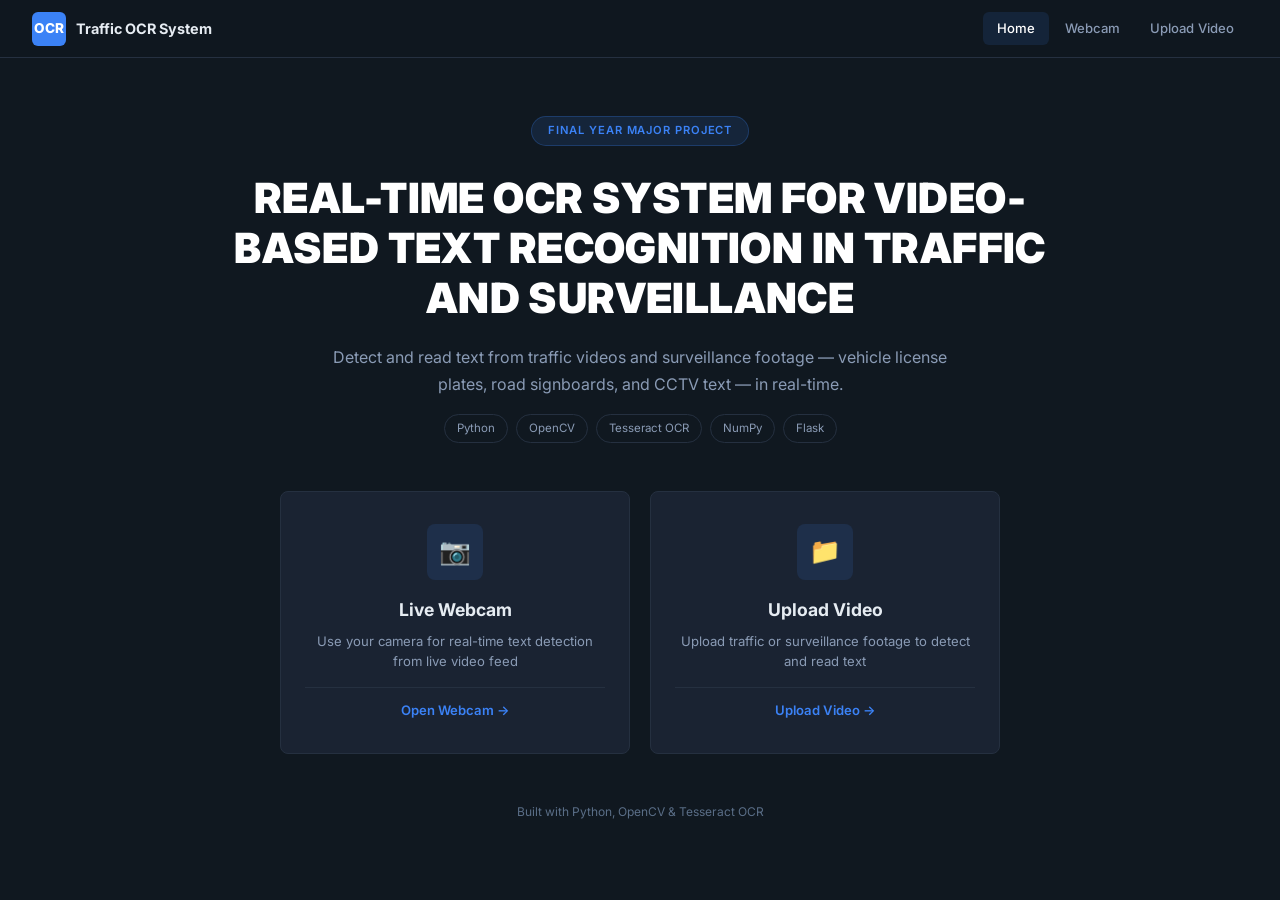
==== templates/index.html @ 62f6522f "Updated OCR code with zoom rectangle feature" ====
<!DOCTYPE html>
<html lang="en">
<head>
    <meta charset="UTF-8">
    <meta name="viewport" content="width=device-width, initial-scale=1.0">
    <title>Real-Time OCR System for Video-Based Text Recognition in Traffic and Surveillance</title>
    <link href="https://fonts.googleapis.com/css2?family=Inter:wght@400;500;600;700;800;900&display=swap" rel="stylesheet">
    <link rel="stylesheet" href="/static/css/style.css">
</head>
<body>
    <nav class="navbar">
        <a href="/" class="nav-brand">
            <div class="nav-logo">OCR</div>
            <span class="nav-name">Traffic OCR System</span>
        </a>
        <div class="nav-links">
            <a href="/" class="nav-link active">Home</a>
            <a href="/webcam" class="nav-link">Webcam</a>
            <a href="/upload" class="nav-link">Upload Video</a>
        </div>
    </nav>

    <main class="home-container">
        <div class="home-badge">Final Year Major Project</div>

        <h1 class="home-title">
            REAL-TIME OCR SYSTEM FOR VIDEO-BASED TEXT RECOGNITION IN TRAFFIC AND SURVEILLANCE
        </h1>

        <p class="home-desc">
            Detect and read text from traffic videos and surveillance footage — 
            vehicle license plates, road signboards, and CCTV text — in real-time.
        </p>

        <div class="home-tech">
            <span class="tech-pill">Python</span>
            <span class="tech-pill">OpenCV</span>
            <span class="tech-pill">Tesseract OCR</span>
            <span class="tech-pill">NumPy</span>
            <span class="tech-pill">Flask</span>
        </div>

        <div class="home-cards">
            <a href="/webcam" class="home-card">
                <div class="home-card-icon">📷</div>
                <h3>Live Webcam</h3>
                <p>Use your camera for real-time text detection from live video feed</p>
                <div class="home-card-btn">Open Webcam →</div>
            </a>

            <a href="/upload" class="home-card">
                <div class="home-card-icon">📁</div>
                <h3>Upload Video</h3>
                <p>Upload traffic or surveillance footage to detect and read text</p>
                <div class="home-card-btn">Upload Video →</div>
            </a>
        </div>

        <p class="home-footer">Built with Python, OpenCV & Tesseract OCR</p>
    </main>
</body>
</html>
---- static/css/style.css ----
/* =============================================================================
   Real-Time OCR System — Professional Dark Theme for FYP
   ============================================================================= */

*, *::before, *::after { margin: 0; padding: 0; box-sizing: border-box; }

:root {
    --bg: #101820;
    --bg-card: #1a2332;
    --bg-card-hover: #1f2b3d;
    --bg-surface: #141e2b;
    --bg-input: #0d1219;

    --border: #253040;
    --border-hover: #344560;

    --text: #e6ecf2;
    --text-sec: #8a9bb5;
    --text-muted: #5a6e87;

    --blue: #3b82f6;
    --blue-hover: #60a5fa;
    --blue-dim: rgba(59, 130, 246, 0.12);
    --green: #22c55e;
    --green-dim: rgba(34, 197, 94, 0.1);
    --red: #ef4444;

    --nav-h: 58px;
    --radius: 8px;
    --shadow: 0 2px 8px rgba(0,0,0,0.3);
    --shadow-lg: 0 8px 24px rgba(0,0,0,0.4);
}

html { scroll-behavior: smooth; }

body {
    font-family: 'Inter', -apple-system, BlinkMacSystemFont, 'Segoe UI', sans-serif;
    background: var(--bg);
    color: var(--text);
    line-height: 1.6;
    min-height: 100vh;
}

/* ─── Navbar ────────────────────────────────────────────────────────────── */
.navbar {
    position: fixed;
    top: 0; left: 0; right: 0;
    height: var(--nav-h);
    display: flex;
    align-items: center;
    justify-content: space-between;
    padding: 0 32px;
    background: rgba(16, 24, 32, 0.95);
    backdrop-filter: blur(10px);
    border-bottom: 1px solid var(--border);
    z-index: 100;
}

.nav-brand {
    display: flex;
    align-items: center;
    gap: 10px;
    text-decoration: none;
    color: var(--text);
}

.nav-logo {
    width: 34px; height: 34px;
    background: var(--blue);
    border-radius: 6px;
    display: flex;
    align-items: center;
    justify-content: center;
    font-weight: 800;
    font-size: 0.85rem;
    color: #fff;
}

.nav-name {
    font-size: 0.9rem;
    font-weight: 700;
    color: var(--text);
}

.nav-links { display: flex; gap: 2px; }

.nav-link {
    padding: 6px 14px;
    border-radius: 6px;
    color: var(--text-sec);
    text-decoration: none;
    font-size: 0.82rem;
    font-weight: 500;
    transition: 0.2s;
}

.nav-link:hover { color: var(--text); background: rgba(255,255,255,0.04); }
.nav-link.active { color: #fff; background: var(--blue-dim); }

/* ─── Home Page ─────────────────────────────────────────────── */
.home-container {
    min-height: 100vh;
    display: flex;
    flex-direction: column;
    align-items: center;
    justify-content: center;
    padding: calc(var(--nav-h) + 40px) 32px 60px;
    text-align: center;
}

.home-badge {
    display: inline-block;
    padding: 5px 16px;
    background: var(--blue-dim);
    border: 1px solid rgba(59,130,246,0.25);
    border-radius: 100px;
    font-size: 0.7rem;
    font-weight: 600;
    color: var(--blue);
    text-transform: uppercase;
    letter-spacing: 0.08em;
    margin-bottom: 28px;
}

.home-title {
    font-size: 2.6rem;
    font-weight: 900;
    text-transform: uppercase;
    letter-spacing: 0.01em;
    line-height: 1.2;
    margin-bottom: 20px;
    max-width: 850px;
    color: #fff;
}

.home-desc {
    font-size: 1rem;
    color: var(--text-sec);
    max-width: 620px;
    margin-bottom: 16px;
    line-height: 1.7;
}

.home-tech {
    display: flex;
    gap: 8px;
    justify-content: center;
    flex-wrap: wrap;
    margin-bottom: 48px;
}

.tech-pill {
    padding: 4px 12px;
    border: 1px solid var(--border);
    border-radius: 100px;
    font-size: 0.72rem;
    color: var(--text-sec);
}

/* ─── Home Option Cards ─────────────────────────────────────────────── */
.home-cards {
    display: grid;
    grid-template-columns: 1fr 1fr;
    gap: 20px;
    max-width: 720px;
    width: 100%;
}

.home-card {
    display: flex;
    flex-direction: column;
    align-items: center;
    padding: 32px 24px;
    background: var(--bg-card);
    border: 1px solid var(--border);
    border-radius: var(--radius);
    text-decoration: none;
    color: var(--text);
    transition: 0.25s;
}

.home-card:hover {
    border-color: var(--blue);
    background: var(--bg-card-hover);
    box-shadow: var(--shadow-lg);
    transform: translateY(-3px);
}

.home-card-icon {
    width: 56px; height: 56px;
    display: flex; align-items: center; justify-content: center;
    background: var(--blue-dim);
    border-radius: var(--radius);
    color: var(--blue);
    margin-bottom: 16px;
    font-size: 1.6rem;
}

.home-card h3 {
    font-size: 1.1rem;
    font-weight: 700;
    margin-bottom: 8px;
}

.home-card p {
    font-size: 0.82rem;
    color: var(--text-sec);
    line-height: 1.5;
    margin-bottom: 16px;
    text-align: center;
}

.home-card-btn {
    font-size: 0.82rem;
    font-weight: 600;
    color: var(--blue);
    padding-top: 12px;
    border-top: 1px solid var(--border);
    width: 100%;
    text-align: center;
}

.home-card:hover .home-card-btn { color: var(--blue-hover); }

.home-footer {
    margin-top: 48px;
    font-size: 0.75rem;
    color: var(--text-muted);
}

/* ═══════════════════════════════════════════════════════════════════
   APP PAGES (Webcam / Upload)
   ═══════════════════════════════════════════════════════════════════ */
.app-main {
    padding: calc(var(--nav-h) + 20px) 24px 40px;
    min-height: 100vh;
    max-width: 1180px;
    margin: 0 auto;
}

.page-header { margin-bottom: 16px; }

.page-title {
    font-size: 1.3rem;
    font-weight: 700;
    margin-bottom: 4px;
}

.page-desc {
    font-size: 0.85rem;
    color: var(--text-sec);
}

/* ─── Workspace ─────────────────────────────────────────────────── */
.workspace {
    display: grid;
    grid-template-columns: 1fr 320px;
    gap: 16px;
    align-items: start;
}

/* ─── Video Panel ───────────────────────────────────────────────────── */
.video-panel {
    background: var(--bg-card);
    border: 1px solid var(--border);
    border-radius: var(--radius);
    overflow: hidden;
}

.panel-bar {
    display: flex;
    align-items: center;
    justify-content: space-between;
    padding: 10px 14px;
    border-bottom: 1px solid var(--border);
}

.panel-status {
    display: flex;
    align-items: center;
    gap: 8px;
    font-size: 0.8rem;
    color: var(--text-sec);
}

.status-dot {
    width: 7px; height: 7px;
    border-radius: 50%;
    background: var(--text-muted);
}

.status-dot.on {
    background: var(--green);
    box-shadow: 0 0 6px rgba(34, 197, 94, 0.4);
}

.panel-buttons { display: flex; gap: 6px; }

/* ─── Buttons ───────────────────────────────────────────────── */
.btn {
    display: inline-flex;
    align-items: center;
    gap: 6px;
    padding: 7px 14px;
    border: none;
    border-radius: 6px;
    font-family: inherit;
    font-size: 0.78rem;
    font-weight: 600;
    cursor: pointer;
    transition: 0.2s;
    text-decoration: none;
}

.btn-start {
    background: var(--blue);
    color: #fff;
}

.btn-start:hover { background: var(--blue-hover); }

.btn-stop {
    background: rgba(239,68,68,0.12);
    color: var(--red);
    border: 1px solid rgba(239,68,68,0.2);
}

.btn-stop:hover { background: rgba(239,68,68,0.2); }

/* ─── Video Area ────────────────────────────────────────────── */
.video-area {
    position: relative;
    background: var(--bg-input);
    min-height: 380px;
    display: flex;
    align-items: center;
    justify-content: center;
    overflow: hidden;
    user-select: none;
}

.placeholder {
    display: flex;
    flex-direction: column;
    align-items: center;
    gap: 8px;
    color: var(--text-muted);
    font-size: 0.85rem;
}

.placeholder-icon { font-size: 2rem; opacity: 0.5; }

.video-feed, .video-player {
    width: 100%;
    height: auto;
    display: block;
    background: #000;
}

.select-box {
    display: none;
    position: absolute;
    border: 2px solid var(--blue);
    background: rgba(59, 130, 246, 0.1);
    pointer-events: none;
    z-index: 10;
}

.panel-hint {
    display: flex;
    align-items: center;
    justify-content: center;
    padding: 8px 14px;
    border-top: 1px solid var(--border);
    font-size: 0.75rem;
    color: var(--text-muted);
}

/* ─── Upload Zone ───────────────────────────────────────────── */
.upload-zone {
    display: flex;
    align-items: center;
    justify-content: center;
    width: 100%;
    min-height: 380px;
    border: 2px dashed var(--border);
    transition: 0.2s;
    cursor: pointer;
}

.upload-zone:hover, .upload-zone.drag-hover {
    border-color: var(--blue);
    background: var(--blue-dim);
}

.upload-zone-content {
    text-align: center;
    display: flex;
    flex-direction: column;
    align-items: center;
    gap: 6px;
}

.upload-main-text { font-size: 0.92rem; font-weight: 600; color: var(--text-sec); }
.upload-sub-text { font-size: 0.78rem; color: var(--text-muted); }

.upload-formats {
    font-size: 0.68rem;
    color: var(--text-muted);
    padding: 3px 10px;
    background: rgba(255,255,255,0.03);
    border-radius: 100px;
    border: 1px solid var(--border);
    margin-top: 4px;
}

/* ─── Progress ──────────────────────────────────────────────── */
.upload-progress {
    display: flex;
    flex-direction: column;
    align-items: center;
    gap: 10px;
    width: 100%;
    padding: 0 40px;
}

.progress-track {
    width: 100%;
    max-width: 340px;
    height: 5px;
    background: var(--border);
    border-radius: 100px;
    overflow: hidden;
}

.progress-bar {
    height: 100%;
    background: var(--blue);
    border-radius: 100px;
    transition: width 0.3s;
    width: 0%;
}

.progress-bar.error { background: var(--red); }
.upload-progress p { font-size: 0.78rem; color: var(--text-sec); }

/* ─── Results Panel ─────────────────────────────────────────── */
.results-panel {
    display: flex;
    flex-direction: column;
    gap: 12px;
}

.result-box {
    background: var(--bg-card);
    border: 1px solid var(--border);
    border-radius: var(--radius);
    overflow: hidden;
}

.result-title {
    padding: 10px 14px;
    border-bottom: 1px solid var(--border);
    font-size: 0.8rem;
    font-weight: 600;
    color: var(--text-sec);
}

.zoom-area {
    min-height: 130px;
    display: flex;
    align-items: center;
    justify-content: center;
    background: var(--bg-input);
}

.empty-msg {
    color: var(--text-muted);
    font-size: 0.78rem;
    padding: 32px 14px;
    text-align: center;
}

.zoomed-img {
    width: 100%;
    height: auto;
    display: block;
}

.text-area { min-height: 80px; }

.ocr-result {
    padding: 14px;
    font-family: inherit;
    font-size: 0.95rem;
    font-weight: 600;
    color: var(--green);
    background: var(--green-dim);
    white-space: pre-wrap;
    word-break: break-word;
    line-height: 1.7;
    min-height: 40px;
    border-left: 3px solid var(--green);
    margin: 0;
}

/* ─── Responsive ────────────────────────────────────────────── */
@media (max-width: 900px) {
    .workspace { grid-template-columns: 1fr; }
    .home-cards { grid-template-columns: 1fr; max-width: 400px; }
    .home-title { font-size: 1.8rem; }
}

@media (max-width: 600px) {
    .home-title { font-size: 1.4rem; }
    .navbar { padding: 0 14px; }
    .nav-name { display: none; }
}
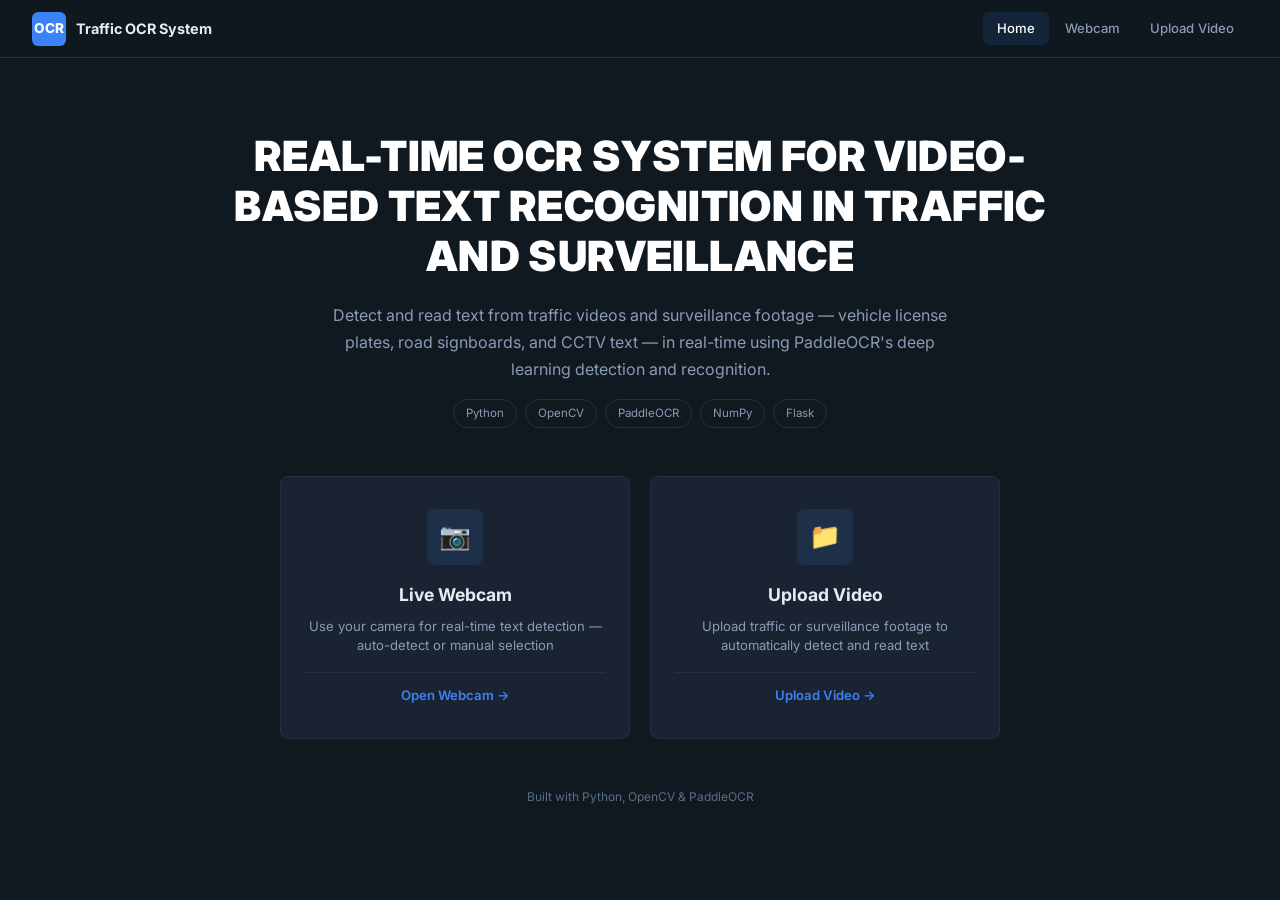
==== commit b68a4465: "updated project files again" ====
--- a/templates/index.html
+++ b/templates/index.html
@@ -1,12 +1,15 @@
 <!DOCTYPE html>
 <html lang="en">
+
 <head>
     <meta charset="UTF-8">
     <meta name="viewport" content="width=device-width, initial-scale=1.0">
     <title>Real-Time OCR System for Video-Based Text Recognition in Traffic and Surveillance</title>
-    <link href="https://fonts.googleapis.com/css2?family=Inter:wght@400;500;600;700;800;900&display=swap" rel="stylesheet">
+    <link href="https://fonts.googleapis.com/css2?family=Inter:wght@400;500;600;700;800;900&display=swap"
+        rel="stylesheet">
     <link rel="stylesheet" href="/static/css/style.css">
 </head>
+
 <body>
     <nav class="navbar">
         <a href="/" class="nav-brand">
@@ -21,21 +24,20 @@
     </nav>
 
     <main class="home-container">
-        <div class="home-badge">Final Year Major Project</div>
-
         <h1 class="home-title">
             REAL-TIME OCR SYSTEM FOR VIDEO-BASED TEXT RECOGNITION IN TRAFFIC AND SURVEILLANCE
         </h1>
 
         <p class="home-desc">
-            Detect and read text from traffic videos and surveillance footage — 
-            vehicle license plates, road signboards, and CCTV text — in real-time.
+            Detect and read text from traffic videos and surveillance footage —
+            vehicle license plates, road signboards, and CCTV text — in real-time
+            using PaddleOCR's deep learning detection and recognition.
         </p>
 
         <div class="home-tech">
             <span class="tech-pill">Python</span>
             <span class="tech-pill">OpenCV</span>
-            <span class="tech-pill">Tesseract OCR</span>
+            <span class="tech-pill">PaddleOCR</span>
             <span class="tech-pill">NumPy</span>
             <span class="tech-pill">Flask</span>
         </div>
@@ -44,19 +46,20 @@
             <a href="/webcam" class="home-card">
                 <div class="home-card-icon">📷</div>
                 <h3>Live Webcam</h3>
-                <p>Use your camera for real-time text detection from live video feed</p>
+                <p>Use your camera for real-time text detection — auto-detect or manual selection</p>
                 <div class="home-card-btn">Open Webcam →</div>
             </a>
 
             <a href="/upload" class="home-card">
                 <div class="home-card-icon">📁</div>
                 <h3>Upload Video</h3>
-                <p>Upload traffic or surveillance footage to detect and read text</p>
+                <p>Upload traffic or surveillance footage to automatically detect and read text</p>
                 <div class="home-card-btn">Upload Video →</div>
             </a>
         </div>
 
-        <p class="home-footer">Built with Python, OpenCV & Tesseract OCR</p>
+        <p class="home-footer">Built with Python, OpenCV & PaddleOCR</p>
     </main>
 </body>
-</html>
+
+</html>
--- a/static/css/style.css
+++ b/static/css/style.css
@@ -2,7 +2,13 @@
    Real-Time OCR System — Professional Dark Theme for FYP
    ============================================================================= */
 
-*, *::before, *::after { margin: 0; padding: 0; box-sizing: border-box; }
+*,
+*::before,
+*::after {
+    margin: 0;
+    padding: 0;
+    box-sizing: border-box;
+}
 
 :root {
     --bg: #101820;
@@ -27,11 +33,13 @@
 
     --nav-h: 58px;
     --radius: 8px;
-    --shadow: 0 2px 8px rgba(0,0,0,0.3);
-    --shadow-lg: 0 8px 24px rgba(0,0,0,0.4);
-}
-
-html { scroll-behavior: smooth; }
+    --shadow: 0 2px 8px rgba(0, 0, 0, 0.3);
+    --shadow-lg: 0 8px 24px rgba(0, 0, 0, 0.4);
+}
+
+html {
+    scroll-behavior: smooth;
+}
 
 body {
     font-family: 'Inter', -apple-system, BlinkMacSystemFont, 'Segoe UI', sans-serif;
@@ -44,7 +52,9 @@
 /* ─── Navbar ────────────────────────────────────────────────────────────── */
 .navbar {
     position: fixed;
-    top: 0; left: 0; right: 0;
+    top: 0;
+    left: 0;
+    right: 0;
     height: var(--nav-h);
     display: flex;
     align-items: center;
@@ -65,7 +75,8 @@
 }
 
 .nav-logo {
-    width: 34px; height: 34px;
+    width: 34px;
+    height: 34px;
     background: var(--blue);
     border-radius: 6px;
     display: flex;
@@ -82,7 +93,10 @@
     color: var(--text);
 }
 
-.nav-links { display: flex; gap: 2px; }
+.nav-links {
+    display: flex;
+    gap: 2px;
+}
 
 .nav-link {
     padding: 6px 14px;
@@ -94,8 +108,15 @@
     transition: 0.2s;
 }
 
-.nav-link:hover { color: var(--text); background: rgba(255,255,255,0.04); }
-.nav-link.active { color: #fff; background: var(--blue-dim); }
+.nav-link:hover {
+    color: var(--text);
+    background: rgba(255, 255, 255, 0.04);
+}
+
+.nav-link.active {
+    color: #fff;
+    background: var(--blue-dim);
+}
 
 /* ─── Home Page ─────────────────────────────────────────────── */
 .home-container {
@@ -112,7 +133,7 @@
     display: inline-block;
     padding: 5px 16px;
     background: var(--blue-dim);
-    border: 1px solid rgba(59,130,246,0.25);
+    border: 1px solid rgba(59, 130, 246, 0.25);
     border-radius: 100px;
     font-size: 0.7rem;
     font-weight: 600;
@@ -187,8 +208,11 @@
 }
 
 .home-card-icon {
-    width: 56px; height: 56px;
-    display: flex; align-items: center; justify-content: center;
+    width: 56px;
+    height: 56px;
+    display: flex;
+    align-items: center;
+    justify-content: center;
     background: var(--blue-dim);
     border-radius: var(--radius);
     color: var(--blue);
@@ -220,7 +244,9 @@
     text-align: center;
 }
 
-.home-card:hover .home-card-btn { color: var(--blue-hover); }
+.home-card:hover .home-card-btn {
+    color: var(--blue-hover);
+}
 
 .home-footer {
     margin-top: 48px;
@@ -238,7 +264,9 @@
     margin: 0 auto;
 }
 
-.page-header { margin-bottom: 16px; }
+.page-header {
+    margin-bottom: 16px;
+}
 
 .page-title {
     font-size: 1.3rem;
@@ -284,7 +312,8 @@
 }
 
 .status-dot {
-    width: 7px; height: 7px;
+    width: 7px;
+    height: 7px;
     border-radius: 50%;
     background: var(--text-muted);
 }
@@ -294,7 +323,10 @@
     box-shadow: 0 0 6px rgba(34, 197, 94, 0.4);
 }
 
-.panel-buttons { display: flex; gap: 6px; }
+.panel-buttons {
+    display: flex;
+    gap: 6px;
+}
 
 /* ─── Buttons ───────────────────────────────────────────────── */
 .btn {
@@ -317,15 +349,137 @@
     color: #fff;
 }
 
-.btn-start:hover { background: var(--blue-hover); }
+.btn-start:hover {
+    background: var(--blue-hover);
+}
 
 .btn-stop {
-    background: rgba(239,68,68,0.12);
+    background: rgba(239, 68, 68, 0.12);
     color: var(--red);
-    border: 1px solid rgba(239,68,68,0.2);
-}
-
-.btn-stop:hover { background: rgba(239,68,68,0.2); }
+    border: 1px solid rgba(239, 68, 68, 0.2);
+}
+
+.btn-stop:hover {
+    background: rgba(239, 68, 68, 0.2);
+}
+
+/* ─── Auto-Detect Button ────────────────────────────────────── */
+.btn-auto {
+    background: rgba(234, 179, 8, 0.12);
+    color: #eab308;
+    border: 1px solid rgba(234, 179, 8, 0.25);
+}
+
+.btn-auto:hover {
+    background: rgba(234, 179, 8, 0.22);
+}
+
+.btn-auto-active {
+    background: rgba(239, 68, 68, 0.12) !important;
+    color: var(--red) !important;
+    border-color: rgba(239, 68, 68, 0.25) !important;
+}
+
+.btn-auto-active:hover {
+    background: rgba(239, 68, 68, 0.22) !important;
+}
+
+/* ─── Canvas Overlay for Auto-Detect Boxes ──────────────────── */
+.overlay-canvas {
+    position: absolute;
+    top: 0;
+    left: 0;
+    width: 100%;
+    height: 100%;
+    pointer-events: none;
+    z-index: 5;
+}
+
+/* ─── Auto-Detect Results Panel ─────────────────────────────── */
+.auto-badge {
+    display: inline-block;
+    padding: 2px 8px;
+    border-radius: 100px;
+    font-size: 0.65rem;
+    font-weight: 700;
+    margin-left: 8px;
+    background: rgba(255, 255, 255, 0.06);
+    color: var(--text-muted);
+    text-transform: uppercase;
+    letter-spacing: 0.05em;
+}
+
+.auto-badge.on {
+    background: rgba(34, 197, 94, 0.15);
+    color: var(--green);
+}
+
+.auto-results-area {
+    padding: 0;
+}
+
+.auto-stats {
+    display: flex;
+    justify-content: space-between;
+    padding: 8px 14px;
+    font-size: 0.72rem;
+    color: var(--text-sec);
+    border-bottom: 1px solid var(--border);
+}
+
+.auto-results-list {
+    max-height: 200px;
+    overflow-y: auto;
+}
+
+.auto-result-item {
+    display: flex;
+    justify-content: space-between;
+    align-items: center;
+    padding: 8px 14px;
+    border-bottom: 1px solid rgba(37, 48, 64, 0.5);
+    font-size: 0.82rem;
+    transition: background 0.15s;
+}
+
+.auto-result-item:hover {
+    background: rgba(255, 255, 255, 0.02);
+}
+
+.auto-result-item:last-child {
+    border-bottom: none;
+}
+
+.auto-result-text {
+    font-weight: 600;
+    color: var(--text);
+    word-break: break-word;
+    margin-right: 10px;
+}
+
+.auto-result-conf {
+    font-size: 0.7rem;
+    font-weight: 700;
+    padding: 2px 8px;
+    border-radius: 100px;
+    white-space: nowrap;
+    flex-shrink: 0;
+}
+
+.conf-high {
+    background: rgba(34, 197, 94, 0.15);
+    color: #22c55e;
+}
+
+.conf-med {
+    background: rgba(234, 179, 8, 0.15);
+    color: #eab308;
+}
+
+.conf-low {
+    background: rgba(239, 68, 68, 0.15);
+    color: #ef4444;
+}
 
 /* ─── Video Area ────────────────────────────────────────────── */
 .video-area {
@@ -348,9 +502,13 @@
     font-size: 0.85rem;
 }
 
-.placeholder-icon { font-size: 2rem; opacity: 0.5; }
-
-.video-feed, .video-player {
+.placeholder-icon {
+    font-size: 2rem;
+    opacity: 0.5;
+}
+
+.video-feed,
+.video-player {
     width: 100%;
     height: auto;
     display: block;
@@ -388,7 +546,8 @@
     cursor: pointer;
 }
 
-.upload-zone:hover, .upload-zone.drag-hover {
+.upload-zone:hover,
+.upload-zone.drag-hover {
     border-color: var(--blue);
     background: var(--blue-dim);
 }
@@ -401,14 +560,22 @@
     gap: 6px;
 }
 
-.upload-main-text { font-size: 0.92rem; font-weight: 600; color: var(--text-sec); }
-.upload-sub-text { font-size: 0.78rem; color: var(--text-muted); }
+.upload-main-text {
+    font-size: 0.92rem;
+    font-weight: 600;
+    color: var(--text-sec);
+}
+
+.upload-sub-text {
+    font-size: 0.78rem;
+    color: var(--text-muted);
+}
 
 .upload-formats {
     font-size: 0.68rem;
     color: var(--text-muted);
     padding: 3px 10px;
-    background: rgba(255,255,255,0.03);
+    background: rgba(255, 255, 255, 0.03);
     border-radius: 100px;
     border: 1px solid var(--border);
     margin-top: 4px;
@@ -441,8 +608,14 @@
     width: 0%;
 }
 
-.progress-bar.error { background: var(--red); }
-.upload-progress p { font-size: 0.78rem; color: var(--text-sec); }
+.progress-bar.error {
+    background: var(--red);
+}
+
+.upload-progress p {
+    font-size: 0.78rem;
+    color: var(--text-sec);
+}
 
 /* ─── Results Panel ─────────────────────────────────────────── */
 .results-panel {
@@ -487,7 +660,58 @@
     display: block;
 }
 
-.text-area { min-height: 80px; }
+.text-area {
+    min-height: 80px;
+}
+
+.plate-cache-list {
+    max-height: 260px;
+    overflow-y: auto;
+    padding: 10px 12px;
+    background: var(--bg-input);
+    display: flex;
+    flex-direction: column;
+    gap: 10px;
+}
+
+.plate-cache-item {
+    display: flex;
+    align-items: center;
+    gap: 10px;
+    padding: 8px;
+    border-radius: 6px;
+    border: 1px solid var(--border);
+    background: rgba(255, 255, 255, 0.02);
+}
+
+.plate-cache-thumb {
+    width: 120px;
+    height: 60px;
+    object-fit: cover;
+    border-radius: 4px;
+    border: 1px solid var(--border);
+    background: #000;
+    flex-shrink: 0;
+}
+
+.plate-cache-meta {
+    display: flex;
+    flex-direction: column;
+    gap: 6px;
+    min-width: 0;
+}
+
+.plate-cache-text {
+    font-size: 0.82rem;
+    font-weight: 600;
+    color: var(--text);
+    word-break: break-word;
+}
+
+.plate-cache-conf {
+    font-size: 0.7rem;
+    color: var(--text-sec);
+}
 
 .ocr-result {
     padding: 14px;
@@ -506,13 +730,30 @@
 
 /* ─── Responsive ────────────────────────────────────────────── */
 @media (max-width: 900px) {
-    .workspace { grid-template-columns: 1fr; }
-    .home-cards { grid-template-columns: 1fr; max-width: 400px; }
-    .home-title { font-size: 1.8rem; }
+    .workspace {
+        grid-template-columns: 1fr;
+    }
+
+    .home-cards {
+        grid-template-columns: 1fr;
+        max-width: 400px;
+    }
+
+    .home-title {
+        font-size: 1.8rem;
+    }
 }
 
 @media (max-width: 600px) {
-    .home-title { font-size: 1.4rem; }
-    .navbar { padding: 0 14px; }
-    .nav-name { display: none; }
-}
+    .home-title {
+        font-size: 1.4rem;
+    }
+
+    .navbar {
+        padding: 0 14px;
+    }
+
+    .nav-name {
+        display: none;
+    }
+}
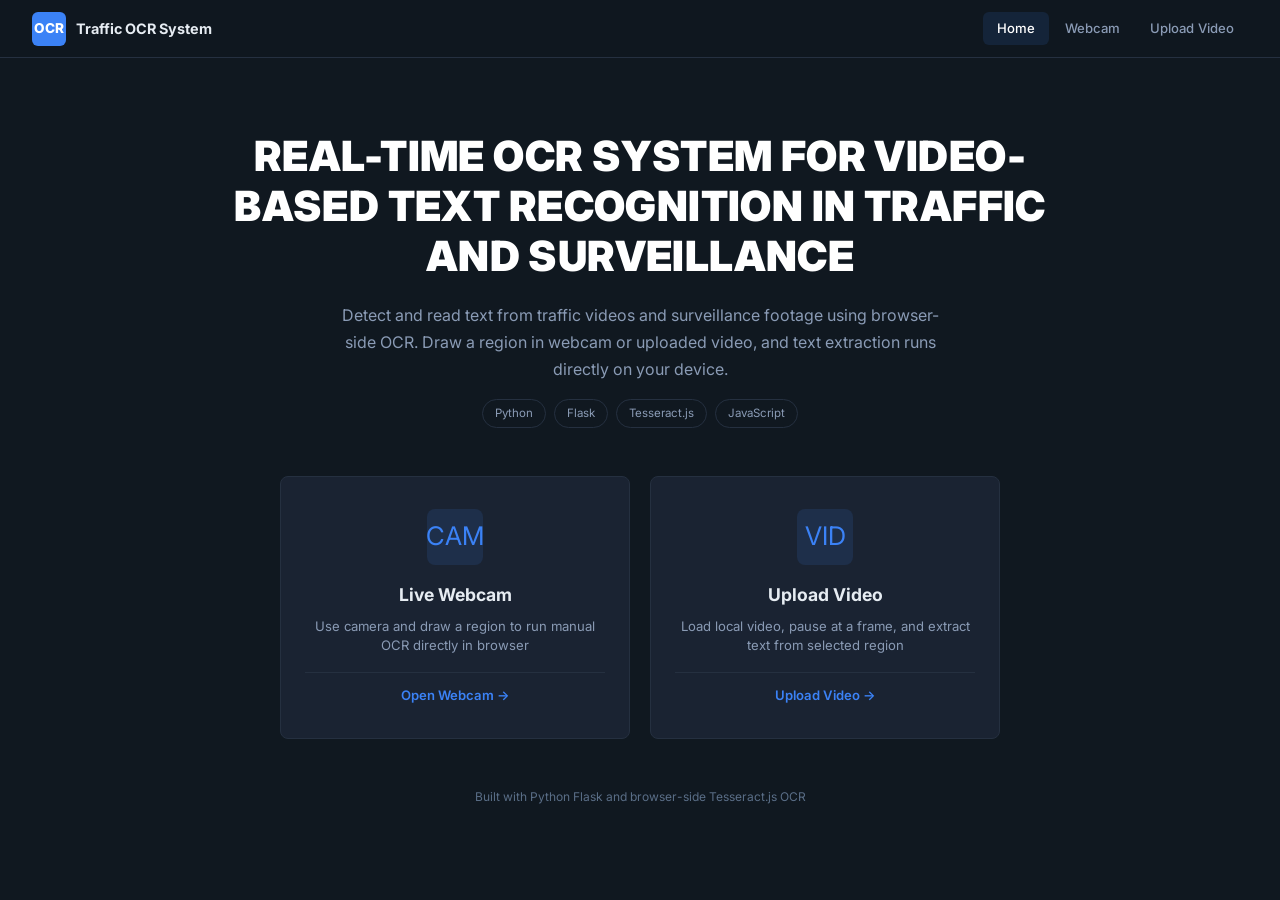
==== commit bb7532d9: "render compatibility changes" ====
--- a/templates/index.html
+++ b/templates/index.html
@@ -29,36 +29,35 @@
         </h1>
 
         <p class="home-desc">
-            Detect and read text from traffic videos and surveillance footage —
-            vehicle license plates, road signboards, and CCTV text — in real-time
-            using PaddleOCR's deep learning detection and recognition.
+            Detect and read text from traffic videos and surveillance footage
+            using browser-side OCR. Draw a region in webcam or uploaded video,
+            and text extraction runs directly on your device.
         </p>
 
         <div class="home-tech">
             <span class="tech-pill">Python</span>
-            <span class="tech-pill">OpenCV</span>
-            <span class="tech-pill">PaddleOCR</span>
-            <span class="tech-pill">NumPy</span>
             <span class="tech-pill">Flask</span>
+            <span class="tech-pill">Tesseract.js</span>
+            <span class="tech-pill">JavaScript</span>
         </div>
 
         <div class="home-cards">
             <a href="/webcam" class="home-card">
-                <div class="home-card-icon">📷</div>
+                <div class="home-card-icon">CAM</div>
                 <h3>Live Webcam</h3>
-                <p>Use your camera for real-time text detection — auto-detect or manual selection</p>
+                <p>Use camera and draw a region to run manual OCR directly in browser</p>
                 <div class="home-card-btn">Open Webcam →</div>
             </a>
 
             <a href="/upload" class="home-card">
-                <div class="home-card-icon">📁</div>
+                <div class="home-card-icon">VID</div>
                 <h3>Upload Video</h3>
-                <p>Upload traffic or surveillance footage to automatically detect and read text</p>
+                <p>Load local video, pause at a frame, and extract text from selected region</p>
                 <div class="home-card-btn">Upload Video →</div>
             </a>
         </div>
 
-        <p class="home-footer">Built with Python, OpenCV & PaddleOCR</p>
+        <p class="home-footer">Built with Python Flask and browser-side Tesseract.js OCR</p>
     </main>
 </body>
 
--- a/static/css/style.css
+++ b/static/css/style.css
@@ -363,124 +363,6 @@
     background: rgba(239, 68, 68, 0.2);
 }
 
-/* ─── Auto-Detect Button ────────────────────────────────────── */
-.btn-auto {
-    background: rgba(234, 179, 8, 0.12);
-    color: #eab308;
-    border: 1px solid rgba(234, 179, 8, 0.25);
-}
-
-.btn-auto:hover {
-    background: rgba(234, 179, 8, 0.22);
-}
-
-.btn-auto-active {
-    background: rgba(239, 68, 68, 0.12) !important;
-    color: var(--red) !important;
-    border-color: rgba(239, 68, 68, 0.25) !important;
-}
-
-.btn-auto-active:hover {
-    background: rgba(239, 68, 68, 0.22) !important;
-}
-
-/* ─── Canvas Overlay for Auto-Detect Boxes ──────────────────── */
-.overlay-canvas {
-    position: absolute;
-    top: 0;
-    left: 0;
-    width: 100%;
-    height: 100%;
-    pointer-events: none;
-    z-index: 5;
-}
-
-/* ─── Auto-Detect Results Panel ─────────────────────────────── */
-.auto-badge {
-    display: inline-block;
-    padding: 2px 8px;
-    border-radius: 100px;
-    font-size: 0.65rem;
-    font-weight: 700;
-    margin-left: 8px;
-    background: rgba(255, 255, 255, 0.06);
-    color: var(--text-muted);
-    text-transform: uppercase;
-    letter-spacing: 0.05em;
-}
-
-.auto-badge.on {
-    background: rgba(34, 197, 94, 0.15);
-    color: var(--green);
-}
-
-.auto-results-area {
-    padding: 0;
-}
-
-.auto-stats {
-    display: flex;
-    justify-content: space-between;
-    padding: 8px 14px;
-    font-size: 0.72rem;
-    color: var(--text-sec);
-    border-bottom: 1px solid var(--border);
-}
-
-.auto-results-list {
-    max-height: 200px;
-    overflow-y: auto;
-}
-
-.auto-result-item {
-    display: flex;
-    justify-content: space-between;
-    align-items: center;
-    padding: 8px 14px;
-    border-bottom: 1px solid rgba(37, 48, 64, 0.5);
-    font-size: 0.82rem;
-    transition: background 0.15s;
-}
-
-.auto-result-item:hover {
-    background: rgba(255, 255, 255, 0.02);
-}
-
-.auto-result-item:last-child {
-    border-bottom: none;
-}
-
-.auto-result-text {
-    font-weight: 600;
-    color: var(--text);
-    word-break: break-word;
-    margin-right: 10px;
-}
-
-.auto-result-conf {
-    font-size: 0.7rem;
-    font-weight: 700;
-    padding: 2px 8px;
-    border-radius: 100px;
-    white-space: nowrap;
-    flex-shrink: 0;
-}
-
-.conf-high {
-    background: rgba(34, 197, 94, 0.15);
-    color: #22c55e;
-}
-
-.conf-med {
-    background: rgba(234, 179, 8, 0.15);
-    color: #eab308;
-}
-
-.conf-low {
-    background: rgba(239, 68, 68, 0.15);
-    color: #ef4444;
-}
-
 /* ─── Video Area ────────────────────────────────────────────── */
 .video-area {
     position: relative;
@@ -507,7 +389,6 @@
     opacity: 0.5;
 }
 
-.video-feed,
 .video-player {
     width: 100%;
     height: auto;
@@ -662,55 +543,6 @@
 
 .text-area {
     min-height: 80px;
-}
-
-.plate-cache-list {
-    max-height: 260px;
-    overflow-y: auto;
-    padding: 10px 12px;
-    background: var(--bg-input);
-    display: flex;
-    flex-direction: column;
-    gap: 10px;
-}
-
-.plate-cache-item {
-    display: flex;
-    align-items: center;
-    gap: 10px;
-    padding: 8px;
-    border-radius: 6px;
-    border: 1px solid var(--border);
-    background: rgba(255, 255, 255, 0.02);
-}
-
-.plate-cache-thumb {
-    width: 120px;
-    height: 60px;
-    object-fit: cover;
-    border-radius: 4px;
-    border: 1px solid var(--border);
-    background: #000;
-    flex-shrink: 0;
-}
-
-.plate-cache-meta {
-    display: flex;
-    flex-direction: column;
-    gap: 6px;
-    min-width: 0;
-}
-
-.plate-cache-text {
-    font-size: 0.82rem;
-    font-weight: 600;
-    color: var(--text);
-    word-break: break-word;
-}
-
-.plate-cache-conf {
-    font-size: 0.7rem;
-    color: var(--text-sec);
 }
 
 .ocr-result {
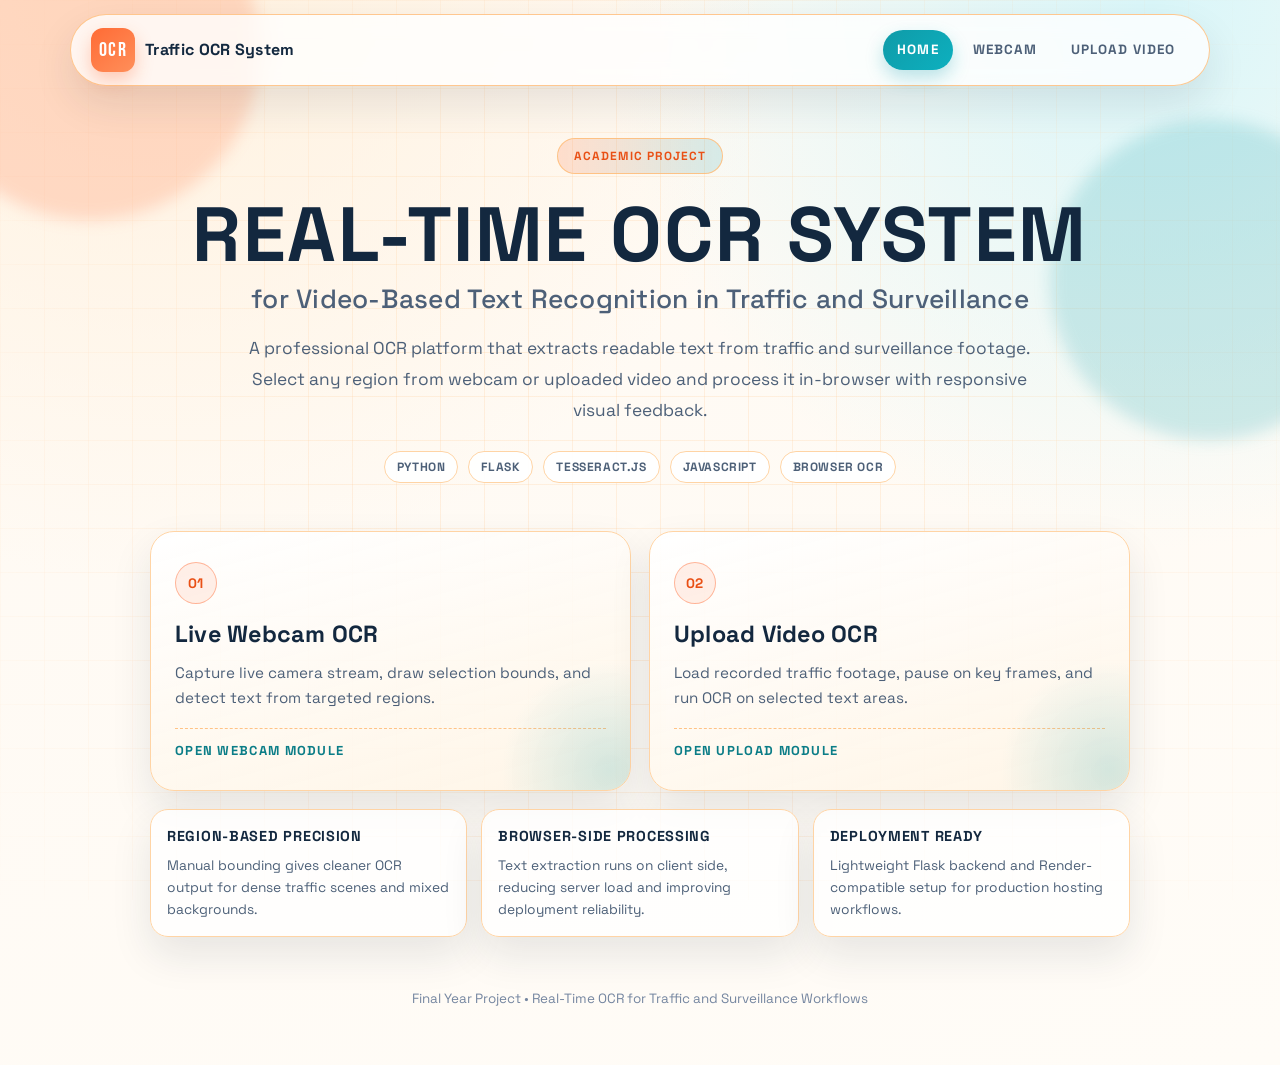
==== commit 5cfe4dbb: "ui changes" ====
--- a/templates/index.html
+++ b/templates/index.html
@@ -4,13 +4,17 @@
 <head>
     <meta charset="UTF-8">
     <meta name="viewport" content="width=device-width, initial-scale=1.0">
-    <title>Real-Time OCR System for Video-Based Text Recognition in Traffic and Surveillance</title>
-    <link href="https://fonts.googleapis.com/css2?family=Inter:wght@400;500;600;700;800;900&display=swap"
+    <title>Real-Time OCR System | Traffic and Surveillance</title>
+    <link href="https://fonts.googleapis.com/css2?family=Bebas+Neue&family=Space+Grotesk:wght@400;500;700&display=swap"
         rel="stylesheet">
     <link rel="stylesheet" href="/static/css/style.css">
 </head>
 
-<body>
+<body class="theme-home">
+    <div class="bg-grid"></div>
+    <div class="bg-glow bg-glow-a"></div>
+    <div class="bg-glow bg-glow-b"></div>
+
     <nav class="navbar">
         <a href="/" class="nav-brand">
             <div class="nav-logo">OCR</div>
@@ -24,40 +28,60 @@
     </nav>
 
     <main class="home-container">
-        <h1 class="home-title">
-            REAL-TIME OCR SYSTEM FOR VIDEO-BASED TEXT RECOGNITION IN TRAFFIC AND SURVEILLANCE
-        </h1>
+        <section class="home-hero">
+            <p class="home-badge">Academic Project</p>
 
-        <p class="home-desc">
-            Detect and read text from traffic videos and surveillance footage
-            using browser-side OCR. Draw a region in webcam or uploaded video,
-            and text extraction runs directly on your device.
-        </p>
+            <h1 class="home-title">
+                REAL-TIME OCR SYSTEM
+                <span>for Video-Based Text Recognition in Traffic and Surveillance</span>
+            </h1>
 
-        <div class="home-tech">
-            <span class="tech-pill">Python</span>
-            <span class="tech-pill">Flask</span>
-            <span class="tech-pill">Tesseract.js</span>
-            <span class="tech-pill">JavaScript</span>
-        </div>
+            <p class="home-desc">
+                A professional OCR platform that extracts readable text from traffic and surveillance footage.
+                Select any region from webcam or uploaded video and process it in-browser with responsive visual feedback.
+            </p>
 
-        <div class="home-cards">
+            <div class="home-tech">
+                <span class="tech-pill">Python</span>
+                <span class="tech-pill">Flask</span>
+                <span class="tech-pill">Tesseract.js</span>
+                <span class="tech-pill">JavaScript</span>
+                <span class="tech-pill">Browser OCR</span>
+            </div>
+        </section>
+
+        <section class="home-cards">
             <a href="/webcam" class="home-card">
-                <div class="home-card-icon">CAM</div>
-                <h3>Live Webcam</h3>
-                <p>Use camera and draw a region to run manual OCR directly in browser</p>
-                <div class="home-card-btn">Open Webcam →</div>
+                <div class="home-card-icon">01</div>
+                <h3>Live Webcam OCR</h3>
+                <p>Capture live camera stream, draw selection bounds, and detect text from targeted regions.</p>
+                <div class="home-card-btn">Open Webcam Module</div>
             </a>
 
             <a href="/upload" class="home-card">
-                <div class="home-card-icon">VID</div>
-                <h3>Upload Video</h3>
-                <p>Load local video, pause at a frame, and extract text from selected region</p>
-                <div class="home-card-btn">Upload Video →</div>
+                <div class="home-card-icon">02</div>
+                <h3>Upload Video OCR</h3>
+                <p>Load recorded traffic footage, pause on key frames, and run OCR on selected text areas.</p>
+                <div class="home-card-btn">Open Upload Module</div>
             </a>
-        </div>
+        </section>
 
-        <p class="home-footer">Built with Python Flask and browser-side Tesseract.js OCR</p>
+        <section class="home-highlights">
+            <article class="highlight-item">
+                <h4>Region-Based Precision</h4>
+                <p>Manual bounding gives cleaner OCR output for dense traffic scenes and mixed backgrounds.</p>
+            </article>
+            <article class="highlight-item">
+                <h4>Browser-Side Processing</h4>
+                <p>Text extraction runs on client side, reducing server load and improving deployment reliability.</p>
+            </article>
+            <article class="highlight-item">
+                <h4>Deployment Ready</h4>
+                <p>Lightweight Flask backend and Render-compatible setup for production hosting workflows.</p>
+            </article>
+        </section>
+
+        <p class="home-footer">Final Year Project • Real-Time OCR for Traffic and Surveillance Workflows</p>
     </main>
 </body>
 
--- a/static/css/style.css
+++ b/static/css/style.css
@@ -1,373 +1,563 @@
-/* =============================================================================
-   Real-Time OCR System — Professional Dark Theme for FYP
-   ============================================================================= */
-
-*,
-*::before,
-*::after {
+* {
     margin: 0;
     padding: 0;
     box-sizing: border-box;
 }
 
 :root {
-    --bg: #101820;
-    --bg-card: #1a2332;
-    --bg-card-hover: #1f2b3d;
-    --bg-surface: #141e2b;
-    --bg-input: #0d1219;
-
-    --border: #253040;
-    --border-hover: #344560;
-
-    --text: #e6ecf2;
-    --text-sec: #8a9bb5;
-    --text-muted: #5a6e87;
-
-    --blue: #3b82f6;
-    --blue-hover: #60a5fa;
-    --blue-dim: rgba(59, 130, 246, 0.12);
-    --green: #22c55e;
-    --green-dim: rgba(34, 197, 94, 0.1);
-    --red: #ef4444;
-
-    --nav-h: 58px;
-    --radius: 8px;
-    --shadow: 0 2px 8px rgba(0, 0, 0, 0.3);
-    --shadow-lg: 0 8px 24px rgba(0, 0, 0, 0.4);
-}
-
-html {
-    scroll-behavior: smooth;
-}
-
+    --bg: #fff9f2;
+    --bg-soft: #ffe7cb;
+    --surface: rgba(255, 255, 255, 0.78);
+    --surface-strong: rgba(255, 255, 255, 0.92);
+
+    --ink: #13283f;
+    --ink-soft: #4d6078;
+    --ink-dim: #7586a0;
+
+    --line: #ffd4a5;
+    --line-strong: #ffbe7c;
+
+    --sun: #ff6b35;
+    --sun-strong: #e95015;
+    --sun-soft: rgba(255, 107, 53, 0.18);
+
+    --teal: #0f9ba8;
+    --teal-strong: #0b7d87;
+    --teal-soft: rgba(15, 155, 168, 0.15);
+
+    --lime: #59c53e;
+    --red: #e34040;
+
+    --nav-h: 72px;
+    --radius-xl: 24px;
+    --radius-lg: 18px;
+    --radius-md: 14px;
+
+    --shadow-soft: 0 18px 40px rgba(19, 40, 63, 0.1);
+    --shadow-strong: 0 24px 58px rgba(19, 40, 63, 0.18);
+    --ease: cubic-bezier(0.2, 0.8, 0.2, 1);
+}
+
+html,
 body {
-    font-family: 'Inter', -apple-system, BlinkMacSystemFont, 'Segoe UI', sans-serif;
-    background: var(--bg);
-    color: var(--text);
-    line-height: 1.6;
-    min-height: 100vh;
-}
-
-/* ─── Navbar ────────────────────────────────────────────────────────────── */
+    min-height: 100%;
+}
+
+body {
+    font-family: "Space Grotesk", "Trebuchet MS", sans-serif;
+    color: var(--ink);
+    background:
+        radial-gradient(circle at 12% -5%, #fff1de 0%, transparent 40%),
+        radial-gradient(circle at 90% 0%, #d9f6f9 0%, transparent 35%),
+        linear-gradient(160deg, var(--bg) 0%, #fffcf7 100%);
+    line-height: 1.5;
+    overflow-x: hidden;
+}
+
+.bg-grid {
+    position: fixed;
+    inset: 0;
+    background-image:
+        linear-gradient(rgba(255, 205, 153, 0.25) 1px, transparent 1px),
+        linear-gradient(90deg, rgba(255, 205, 153, 0.25) 1px, transparent 1px);
+    background-size: 44px 44px;
+    mask-image: radial-gradient(circle at center, black 35%, transparent 100%);
+    pointer-events: none;
+    z-index: -3;
+}
+
+.bg-glow {
+    position: fixed;
+    border-radius: 50%;
+    filter: blur(8px);
+    pointer-events: none;
+    z-index: -2;
+}
+
+.bg-glow-a {
+    width: 340px;
+    height: 340px;
+    top: -120px;
+    left: -80px;
+    background: rgba(255, 107, 53, 0.2);
+}
+
+.bg-glow-b {
+    width: 320px;
+    height: 320px;
+    right: -90px;
+    top: 120px;
+    background: rgba(15, 155, 168, 0.18);
+}
+
+.bg-glow-c {
+    width: 260px;
+    height: 260px;
+    left: 44%;
+    bottom: -130px;
+    background: rgba(255, 183, 77, 0.2);
+}
+
 .navbar {
     position: fixed;
-    top: 0;
-    left: 0;
-    right: 0;
+    top: 14px;
+    left: 50%;
+    transform: translateX(-50%);
+    width: min(1140px, calc(100% - 24px));
     height: var(--nav-h);
+    padding: 0 20px;
+    border-radius: 999px;
+    border: 1px solid rgba(255, 190, 124, 0.85);
+    background: var(--surface);
+    backdrop-filter: blur(10px);
+    box-shadow: var(--shadow-soft);
     display: flex;
     align-items: center;
     justify-content: space-between;
-    padding: 0 32px;
-    background: rgba(16, 24, 32, 0.95);
-    backdrop-filter: blur(10px);
-    border-bottom: 1px solid var(--border);
-    z-index: 100;
+    z-index: 60;
 }
 
 .nav-brand {
     display: flex;
     align-items: center;
     gap: 10px;
+    color: var(--ink);
     text-decoration: none;
-    color: var(--text);
 }
 
 .nav-logo {
-    width: 34px;
-    height: 34px;
-    background: var(--blue);
-    border-radius: 6px;
+    width: 44px;
+    height: 44px;
+    border-radius: 12px;
+    background: linear-gradient(140deg, var(--sun) 0%, #ff8f5a 100%);
+    color: #fff;
+    font-family: "Bebas Neue", "Arial Narrow", sans-serif;
+    font-size: 1.25rem;
+    letter-spacing: 0.08em;
     display: flex;
     align-items: center;
     justify-content: center;
-    font-weight: 800;
-    font-size: 0.85rem;
-    color: #fff;
+    box-shadow: 0 8px 18px rgba(255, 107, 53, 0.32);
 }
 
 .nav-name {
-    font-size: 0.9rem;
-    font-weight: 700;
-    color: var(--text);
+    font-weight: 700;
+    letter-spacing: 0.02em;
 }
 
 .nav-links {
     display: flex;
-    gap: 2px;
+    align-items: center;
+    gap: 6px;
 }
 
 .nav-link {
-    padding: 6px 14px;
-    border-radius: 6px;
-    color: var(--text-sec);
     text-decoration: none;
-    font-size: 0.82rem;
-    font-weight: 500;
-    transition: 0.2s;
+    color: var(--ink-soft);
+    font-size: 0.84rem;
+    font-weight: 700;
+    text-transform: uppercase;
+    letter-spacing: 0.08em;
+    padding: 10px 14px;
+    border-radius: 999px;
+    transition: all 0.25s var(--ease);
 }
 
 .nav-link:hover {
-    color: var(--text);
-    background: rgba(255, 255, 255, 0.04);
+    color: var(--ink);
+    background: rgba(255, 255, 255, 0.85);
 }
 
 .nav-link.active {
     color: #fff;
-    background: var(--blue-dim);
-}
-
-/* ─── Home Page ─────────────────────────────────────────────── */
+    background: linear-gradient(135deg, var(--teal) 0%, #0db0bf 100%);
+    box-shadow: 0 8px 18px rgba(15, 155, 168, 0.28);
+}
+
 .home-container {
+    max-width: 1120px;
+    margin: 0 auto;
     min-height: 100vh;
+    padding: calc(var(--nav-h) + 66px) 22px 56px;
+    text-align: center;
     display: flex;
     flex-direction: column;
     align-items: center;
+    gap: 18px;
+}
+
+.home-hero {
+    max-width: 980px;
+}
+
+.home-badge {
+    display: inline-flex;
+    align-items: center;
+    gap: 8px;
+    background: linear-gradient(90deg, var(--sun-soft) 0%, var(--teal-soft) 100%);
+    border: 1px solid rgba(255, 190, 124, 0.9);
+    color: var(--sun-strong);
+    border-radius: 999px;
+    padding: 8px 16px;
+    font-size: 0.74rem;
+    letter-spacing: 0.1em;
+    text-transform: uppercase;
+    font-weight: 700;
+    margin-bottom: 20px;
+    animation: rise-in 0.8s var(--ease) both;
+}
+
+.home-title {
+    font-family: "Space Grotesk", "Trebuchet MS", sans-serif;
+    text-transform: uppercase;
+    font-size: clamp(2.2rem, 6.8vw, 4.8rem);
+    line-height: 1.06;
+    letter-spacing: 0.02em;
+    color: var(--ink);
+    max-width: 980px;
+    text-wrap: balance;
+    animation: rise-in 0.8s var(--ease) 0.08s both;
+}
+
+.home-title span {
+    display: block;
+    margin-top: 10px;
+    text-transform: none;
+    font-size: clamp(1rem, 2.2vw, 1.65rem);
+    font-weight: 500;
+    letter-spacing: 0.01em;
+    color: var(--ink-soft);
+}
+
+.home-desc {
+    max-width: 820px;
+    margin: 20px auto 26px;
+    color: var(--ink-soft);
+    font-size: clamp(0.96rem, 2vw, 1.08rem);
+    line-height: 1.78;
+    animation: rise-in 0.8s var(--ease) 0.16s both;
+}
+
+.home-tech {
+    display: flex;
+    flex-wrap: wrap;
     justify-content: center;
-    padding: calc(var(--nav-h) + 40px) 32px 60px;
-    text-align: center;
-}
-
-.home-badge {
-    display: inline-block;
-    padding: 5px 16px;
-    background: var(--blue-dim);
-    border: 1px solid rgba(59, 130, 246, 0.25);
-    border-radius: 100px;
-    font-size: 0.7rem;
-    font-weight: 600;
-    color: var(--blue);
+    gap: 10px;
+    margin-bottom: 30px;
+    animation: rise-in 0.8s var(--ease) 0.24s both;
+}
+
+.tech-pill {
+    border: 1px solid var(--line);
+    background: var(--surface-strong);
+    color: var(--ink-soft);
+    border-radius: 999px;
+    padding: 6px 12px;
+    font-size: 0.75rem;
+    font-weight: 700;
+    letter-spacing: 0.05em;
+    text-transform: uppercase;
+}
+
+.home-cards {
+    width: 100%;
+    max-width: 980px;
+    display: grid;
+    grid-template-columns: repeat(2, minmax(0, 1fr));
+    gap: 18px;
+}
+
+.home-card {
+    position: relative;
+    overflow: hidden;
+    text-decoration: none;
+    color: var(--ink);
+    border: 1px solid var(--line);
+    background: linear-gradient(165deg, rgba(255, 255, 255, 0.95) 0%, rgba(255, 244, 229, 0.88) 100%);
+    border-radius: var(--radius-xl);
+    padding: 30px 24px;
+    text-align: left;
+    box-shadow: var(--shadow-soft);
+    transition: transform 0.3s var(--ease), box-shadow 0.3s var(--ease), border-color 0.3s var(--ease);
+    animation: rise-in 0.85s var(--ease) both;
+}
+
+.home-card:nth-child(1) {
+    animation-delay: 0.32s;
+}
+
+.home-card:nth-child(2) {
+    animation-delay: 0.4s;
+}
+
+.home-card::before {
+    content: "";
+    position: absolute;
+    inset: auto -90px -90px auto;
+    width: 220px;
+    height: 220px;
+    background: radial-gradient(circle, rgba(15, 155, 168, 0.18) 0%, transparent 70%);
+}
+
+.home-card:hover {
+    transform: translateY(-6px);
+    border-color: var(--line-strong);
+    box-shadow: var(--shadow-strong);
+}
+
+.home-card-icon {
+    width: 42px;
+    height: 42px;
+    border-radius: 50%;
+    border: 1px solid rgba(255, 107, 53, 0.45);
+    background: rgba(255, 107, 53, 0.1);
+    color: var(--sun-strong);
+    font-size: 0.86rem;
+    font-weight: 700;
+    letter-spacing: 0.05em;
+    display: flex;
+    align-items: center;
+    justify-content: center;
+    margin-bottom: 16px;
+}
+
+.home-card h3 {
+    font-family: "Space Grotesk", "Trebuchet MS", sans-serif;
+    font-size: 1.46rem;
+    line-height: 1.25;
+    letter-spacing: 0.01em;
+    margin-bottom: 10px;
+}
+
+.home-card p {
+    color: var(--ink-soft);
+    font-size: 0.95rem;
+    line-height: 1.65;
+    margin-bottom: 18px;
+}
+
+.home-card-btn {
+    border-top: 1px dashed rgba(255, 190, 124, 0.9);
+    padding-top: 12px;
+    font-size: 0.81rem;
+    text-transform: uppercase;
+    letter-spacing: 0.1em;
+    color: var(--teal-strong);
+    font-weight: 700;
+}
+
+.home-highlights {
+    width: 100%;
+    max-width: 980px;
+    display: grid;
+    grid-template-columns: repeat(3, minmax(0, 1fr));
+    gap: 14px;
+}
+
+.highlight-item {
+    background: var(--surface);
+    border: 1px solid var(--line);
+    border-radius: var(--radius-lg);
+    padding: 16px;
+    text-align: left;
+    box-shadow: var(--shadow-soft);
+    animation: rise-in 0.85s var(--ease) both;
+}
+
+.highlight-item:nth-child(1) {
+    animation-delay: 0.44s;
+}
+
+.highlight-item:nth-child(2) {
+    animation-delay: 0.5s;
+}
+
+.highlight-item:nth-child(3) {
+    animation-delay: 0.56s;
+}
+
+.highlight-item h4 {
+    font-size: 0.9rem;
+    margin-bottom: 6px;
+    color: var(--ink);
+    text-transform: uppercase;
+    letter-spacing: 0.05em;
+}
+
+.highlight-item p {
+    color: var(--ink-soft);
+    font-size: 0.86rem;
+    line-height: 1.6;
+}
+
+.home-footer {
+    margin-top: 34px;
+    color: var(--ink-dim);
+    font-size: 0.84rem;
+    animation: rise-in 0.8s var(--ease) 0.48s both;
+}
+
+.app-main {
+    max-width: 1180px;
+    margin: 0 auto;
+    min-height: 100vh;
+    padding: calc(var(--nav-h) + 66px) 22px 44px;
+}
+
+.page-header {
+    border: 1px solid var(--line);
+    border-radius: var(--radius-xl);
+    background: var(--surface);
+    box-shadow: var(--shadow-soft);
+    padding: 22px 22px 20px;
+    margin-bottom: 14px;
+    animation: rise-in 0.8s var(--ease) both;
+}
+
+.page-kicker {
+    margin-bottom: 10px;
+}
+
+.page-title {
+    font-family: "Bebas Neue", "Arial Narrow", sans-serif;
+    font-size: clamp(2.1rem, 5vw, 3.6rem);
+    letter-spacing: 0.06em;
+    line-height: 0.95;
+    margin-bottom: 6px;
+}
+
+.page-desc {
+    max-width: 760px;
+    color: var(--ink-soft);
+    font-size: 0.97rem;
+}
+
+.workspace {
+    display: grid;
+    grid-template-columns: minmax(0, 1fr) 340px;
+    gap: 14px;
+    align-items: start;
+}
+
+.video-panel,
+.result-box {
+    border-radius: var(--radius-xl);
+    border: 1px solid var(--line);
+    background: var(--surface);
+    box-shadow: var(--shadow-soft);
+    overflow: hidden;
+}
+
+.video-panel {
+    animation: rise-in 0.9s var(--ease) 0.08s both;
+}
+
+.results-panel {
+    display: flex;
+    flex-direction: column;
+    gap: 12px;
+}
+
+.result-box {
+    animation: rise-in 0.9s var(--ease) both;
+}
+
+.results-panel .result-box:nth-child(1) {
+    animation-delay: 0.14s;
+}
+
+.results-panel .result-box:nth-child(2) {
+    animation-delay: 0.2s;
+}
+
+.results-panel .result-box:nth-child(3) {
+    animation-delay: 0.26s;
+}
+
+.panel-bar,
+.result-title {
+    padding: 12px 14px;
+    border-bottom: 1px solid var(--line);
+    background: rgba(255, 252, 247, 0.8);
+}
+
+.panel-bar {
+    display: flex;
+    align-items: center;
+    justify-content: space-between;
+    gap: 10px;
+}
+
+.panel-status {
+    display: inline-flex;
+    align-items: center;
+    gap: 8px;
+    font-size: 0.82rem;
+    color: var(--ink-soft);
+    font-weight: 700;
+}
+
+.status-dot {
+    width: 10px;
+    height: 10px;
+    border-radius: 50%;
+    background: #a7b6c8;
+    box-shadow: inset 0 0 0 2px rgba(255, 255, 255, 0.72);
+}
+
+.status-dot.on {
+    background: var(--lime);
+    box-shadow: 0 0 12px rgba(89, 197, 62, 0.45);
+}
+
+.panel-buttons {
+    display: flex;
+    align-items: center;
+    gap: 8px;
+}
+
+.btn {
+    border: 0;
+    border-radius: 999px;
+    padding: 9px 14px;
+    font-family: inherit;
+    font-size: 0.75rem;
+    font-weight: 700;
     text-transform: uppercase;
     letter-spacing: 0.08em;
-    margin-bottom: 28px;
-}
-
-.home-title {
-    font-size: 2.6rem;
-    font-weight: 900;
-    text-transform: uppercase;
-    letter-spacing: 0.01em;
-    line-height: 1.2;
-    margin-bottom: 20px;
-    max-width: 850px;
+    cursor: pointer;
+    transition: transform 0.24s var(--ease), box-shadow 0.24s var(--ease), background 0.24s var(--ease);
+}
+
+.btn:hover {
+    transform: translateY(-2px);
+}
+
+.btn:disabled {
+    cursor: not-allowed;
+    opacity: 0.45;
+    transform: none;
+    box-shadow: none;
+}
+
+.btn-start {
     color: #fff;
-}
-
-.home-desc {
-    font-size: 1rem;
-    color: var(--text-sec);
-    max-width: 620px;
-    margin-bottom: 16px;
-    line-height: 1.7;
-}
-
-.home-tech {
-    display: flex;
-    gap: 8px;
-    justify-content: center;
-    flex-wrap: wrap;
-    margin-bottom: 48px;
-}
-
-.tech-pill {
-    padding: 4px 12px;
-    border: 1px solid var(--border);
-    border-radius: 100px;
-    font-size: 0.72rem;
-    color: var(--text-sec);
-}
-
-/* ─── Home Option Cards ─────────────────────────────────────────────── */
-.home-cards {
-    display: grid;
-    grid-template-columns: 1fr 1fr;
-    gap: 20px;
-    max-width: 720px;
-    width: 100%;
-}
-
-.home-card {
-    display: flex;
-    flex-direction: column;
-    align-items: center;
-    padding: 32px 24px;
-    background: var(--bg-card);
-    border: 1px solid var(--border);
-    border-radius: var(--radius);
-    text-decoration: none;
-    color: var(--text);
-    transition: 0.25s;
-}
-
-.home-card:hover {
-    border-color: var(--blue);
-    background: var(--bg-card-hover);
-    box-shadow: var(--shadow-lg);
-    transform: translateY(-3px);
-}
-
-.home-card-icon {
-    width: 56px;
-    height: 56px;
-    display: flex;
-    align-items: center;
-    justify-content: center;
-    background: var(--blue-dim);
-    border-radius: var(--radius);
-    color: var(--blue);
-    margin-bottom: 16px;
-    font-size: 1.6rem;
-}
-
-.home-card h3 {
-    font-size: 1.1rem;
-    font-weight: 700;
-    margin-bottom: 8px;
-}
-
-.home-card p {
-    font-size: 0.82rem;
-    color: var(--text-sec);
-    line-height: 1.5;
-    margin-bottom: 16px;
-    text-align: center;
-}
-
-.home-card-btn {
-    font-size: 0.82rem;
-    font-weight: 600;
-    color: var(--blue);
-    padding-top: 12px;
-    border-top: 1px solid var(--border);
-    width: 100%;
-    text-align: center;
-}
-
-.home-card:hover .home-card-btn {
-    color: var(--blue-hover);
-}
-
-.home-footer {
-    margin-top: 48px;
-    font-size: 0.75rem;
-    color: var(--text-muted);
-}
-
-/* ═══════════════════════════════════════════════════════════════════
-   APP PAGES (Webcam / Upload)
-   ═══════════════════════════════════════════════════════════════════ */
-.app-main {
-    padding: calc(var(--nav-h) + 20px) 24px 40px;
-    min-height: 100vh;
-    max-width: 1180px;
-    margin: 0 auto;
-}
-
-.page-header {
-    margin-bottom: 16px;
-}
-
-.page-title {
-    font-size: 1.3rem;
-    font-weight: 700;
-    margin-bottom: 4px;
-}
-
-.page-desc {
-    font-size: 0.85rem;
-    color: var(--text-sec);
-}
-
-/* ─── Workspace ─────────────────────────────────────────────────── */
-.workspace {
-    display: grid;
-    grid-template-columns: 1fr 320px;
-    gap: 16px;
-    align-items: start;
-}
-
-/* ─── Video Panel ───────────────────────────────────────────────────── */
-.video-panel {
-    background: var(--bg-card);
-    border: 1px solid var(--border);
-    border-radius: var(--radius);
-    overflow: hidden;
-}
-
-.panel-bar {
-    display: flex;
-    align-items: center;
-    justify-content: space-between;
-    padding: 10px 14px;
-    border-bottom: 1px solid var(--border);
-}
-
-.panel-status {
-    display: flex;
-    align-items: center;
-    gap: 8px;
-    font-size: 0.8rem;
-    color: var(--text-sec);
-}
-
-.status-dot {
-    width: 7px;
-    height: 7px;
-    border-radius: 50%;
-    background: var(--text-muted);
-}
-
-.status-dot.on {
-    background: var(--green);
-    box-shadow: 0 0 6px rgba(34, 197, 94, 0.4);
-}
-
-.panel-buttons {
-    display: flex;
-    gap: 6px;
-}
-
-/* ─── Buttons ───────────────────────────────────────────────── */
-.btn {
-    display: inline-flex;
-    align-items: center;
-    gap: 6px;
-    padding: 7px 14px;
-    border: none;
-    border-radius: 6px;
-    font-family: inherit;
-    font-size: 0.78rem;
-    font-weight: 600;
-    cursor: pointer;
-    transition: 0.2s;
-    text-decoration: none;
-}
-
-.btn-start {
-    background: var(--blue);
+    background: linear-gradient(135deg, var(--teal) 0%, #0bb2c2 100%);
+    box-shadow: 0 8px 18px rgba(15, 155, 168, 0.3);
+}
+
+.btn-stop {
     color: #fff;
-}
-
-.btn-start:hover {
-    background: var(--blue-hover);
-}
-
-.btn-stop {
-    background: rgba(239, 68, 68, 0.12);
-    color: var(--red);
-    border: 1px solid rgba(239, 68, 68, 0.2);
-}
-
-.btn-stop:hover {
-    background: rgba(239, 68, 68, 0.2);
-}
-
-/* ─── Video Area ────────────────────────────────────────────── */
+    background: linear-gradient(135deg, var(--red) 0%, #ff6e6e 100%);
+    box-shadow: 0 8px 16px rgba(227, 64, 64, 0.26);
+}
+
 .video-area {
     position: relative;
-    background: var(--bg-input);
-    min-height: 380px;
+    min-height: 430px;
+    background:
+        radial-gradient(circle at top, rgba(20, 37, 57, 0.35) 0%, rgba(9, 18, 30, 0.95) 52%),
+        #0a1522;
     display: flex;
     align-items: center;
     justify-content: center;
@@ -375,18 +565,35 @@
     user-select: none;
 }
 
+.scan-line {
+    position: absolute;
+    left: 0;
+    right: 0;
+    height: 2px;
+    background: linear-gradient(90deg, transparent 0%, rgba(89, 197, 62, 0.9) 50%, transparent 100%);
+    opacity: 0.8;
+    z-index: 3;
+    pointer-events: none;
+    animation: scan-pass 4.5s linear infinite;
+}
+
 .placeholder {
     display: flex;
     flex-direction: column;
     align-items: center;
     gap: 8px;
-    color: var(--text-muted);
-    font-size: 0.85rem;
+    color: rgba(216, 229, 244, 0.86);
+    font-size: 0.92rem;
 }
 
 .placeholder-icon {
-    font-size: 2rem;
-    opacity: 0.5;
+    border: 1px solid rgba(15, 155, 168, 0.55);
+    background: rgba(15, 155, 168, 0.12);
+    border-radius: 10px;
+    font-size: 0.82rem;
+    letter-spacing: 0.1em;
+    font-weight: 700;
+    padding: 8px 12px;
 }
 
 .video-player {
@@ -399,193 +606,210 @@
 .select-box {
     display: none;
     position: absolute;
-    border: 2px solid var(--blue);
-    background: rgba(59, 130, 246, 0.1);
+    border: 2px dashed #84f7ff;
+    background: rgba(132, 247, 255, 0.15);
+    box-shadow: 0 0 20px rgba(132, 247, 255, 0.35);
     pointer-events: none;
-    z-index: 10;
+    z-index: 6;
 }
 
 .panel-hint {
+    padding: 10px 14px;
+    border-top: 1px solid var(--line);
+    color: var(--ink-soft);
+    text-align: center;
+    font-size: 0.79rem;
+    background: rgba(255, 252, 247, 0.82);
+}
+
+.upload-zone {
+    width: 100%;
+    min-height: 430px;
+    border: 2px dashed rgba(132, 247, 255, 0.46);
+    border-radius: 12px;
     display: flex;
     align-items: center;
     justify-content: center;
-    padding: 8px 14px;
-    border-top: 1px solid var(--border);
-    font-size: 0.75rem;
-    color: var(--text-muted);
-}
-
-/* ─── Upload Zone ───────────────────────────────────────────── */
-.upload-zone {
-    display: flex;
-    align-items: center;
-    justify-content: center;
-    width: 100%;
-    min-height: 380px;
-    border: 2px dashed var(--border);
-    transition: 0.2s;
+    padding: 24px;
     cursor: pointer;
+    transition: all 0.28s var(--ease);
+    background: rgba(15, 155, 168, 0.08);
 }
 
 .upload-zone:hover,
 .upload-zone.drag-hover {
-    border-color: var(--blue);
-    background: var(--blue-dim);
+    border-color: rgba(255, 255, 255, 0.95);
+    background: rgba(15, 155, 168, 0.2);
 }
 
 .upload-zone-content {
     text-align: center;
+    color: #e7f9fc;
     display: flex;
     flex-direction: column;
-    align-items: center;
-    gap: 6px;
+    gap: 8px;
 }
 
 .upload-main-text {
-    font-size: 0.92rem;
-    font-weight: 600;
-    color: var(--text-sec);
+    font-size: 1rem;
+    font-weight: 700;
 }
 
 .upload-sub-text {
-    font-size: 0.78rem;
-    color: var(--text-muted);
+    color: #bee8ef;
+    font-size: 0.86rem;
 }
 
 .upload-formats {
-    font-size: 0.68rem;
-    color: var(--text-muted);
-    padding: 3px 10px;
-    background: rgba(255, 255, 255, 0.03);
-    border-radius: 100px;
-    border: 1px solid var(--border);
-    margin-top: 4px;
-}
-
-/* ─── Progress ──────────────────────────────────────────────── */
-.upload-progress {
-    display: flex;
-    flex-direction: column;
-    align-items: center;
-    gap: 10px;
+    margin: 6px auto 0;
+    width: fit-content;
+    border-radius: 999px;
+    border: 1px solid rgba(255, 255, 255, 0.42);
+    background: rgba(6, 31, 44, 0.55);
+    color: #e4f2ff;
+    font-size: 0.72rem;
+    padding: 5px 10px;
+}
+
+.result-title {
+    color: var(--ink-soft);
+    font-size: 0.74rem;
+    font-weight: 700;
+    letter-spacing: 0.1em;
+    text-transform: uppercase;
+}
+
+.zoom-area {
+    min-height: 132px;
+    display: flex;
+    align-items: center;
+    justify-content: center;
+    padding: 14px;
+    background: rgba(255, 255, 255, 0.68);
+}
+
+#zoomCanvas {
     width: 100%;
-    padding: 0 40px;
-}
-
-.progress-track {
-    width: 100%;
-    max-width: 340px;
-    height: 5px;
-    background: var(--border);
-    border-radius: 100px;
-    overflow: hidden;
-}
-
-.progress-bar {
-    height: 100%;
-    background: var(--blue);
-    border-radius: 100px;
-    transition: width 0.3s;
-    width: 0%;
-}
-
-.progress-bar.error {
-    background: var(--red);
-}
-
-.upload-progress p {
-    font-size: 0.78rem;
-    color: var(--text-sec);
-}
-
-/* ─── Results Panel ─────────────────────────────────────────── */
-.results-panel {
-    display: flex;
-    flex-direction: column;
-    gap: 12px;
-}
-
-.result-box {
-    background: var(--bg-card);
-    border: 1px solid var(--border);
-    border-radius: var(--radius);
-    overflow: hidden;
-}
-
-.result-title {
-    padding: 10px 14px;
-    border-bottom: 1px solid var(--border);
+    border-radius: 10px;
+}
+
+.empty-msg {
+    color: var(--ink-dim);
     font-size: 0.8rem;
-    font-weight: 600;
-    color: var(--text-sec);
-}
-
-.zoom-area {
-    min-height: 130px;
-    display: flex;
-    align-items: center;
-    justify-content: center;
-    background: var(--bg-input);
-}
-
-.empty-msg {
-    color: var(--text-muted);
-    font-size: 0.78rem;
-    padding: 32px 14px;
     text-align: center;
 }
 
-.zoomed-img {
-    width: 100%;
-    height: auto;
-    display: block;
-}
-
 .text-area {
-    min-height: 80px;
+    min-height: 92px;
 }
 
 .ocr-result {
-    padding: 14px;
-    font-family: inherit;
-    font-size: 0.95rem;
-    font-weight: 600;
-    color: var(--green);
-    background: var(--green-dim);
+    margin: 0;
     white-space: pre-wrap;
     word-break: break-word;
-    line-height: 1.7;
-    min-height: 40px;
-    border-left: 3px solid var(--green);
-    margin: 0;
-}
-
-/* ─── Responsive ────────────────────────────────────────────── */
-@media (max-width: 900px) {
+    min-height: 72px;
+    padding: 14px;
+    font-family: "Consolas", "Courier New", monospace;
+    font-size: 0.9rem;
+    line-height: 1.58;
+    color: #0f6f53;
+    background: rgba(96, 205, 154, 0.18);
+    border-left: 4px solid #2eaf7f;
+}
+
+@keyframes rise-in {
+    from {
+        opacity: 0;
+        transform: translateY(22px);
+    }
+
+    to {
+        opacity: 1;
+        transform: translateY(0);
+    }
+}
+
+@keyframes scan-pass {
+    0% {
+        top: 8%;
+        opacity: 0;
+    }
+
+    8% {
+        opacity: 0.8;
+    }
+
+    92% {
+        opacity: 0.8;
+    }
+
+    100% {
+        top: 92%;
+        opacity: 0;
+    }
+}
+
+@media (max-width: 1024px) {
     .workspace {
         grid-template-columns: 1fr;
     }
 
+    .results-panel {
+        display: grid;
+        grid-template-columns: repeat(3, minmax(0, 1fr));
+    }
+}
+
+@media (max-width: 780px) {
+    .navbar {
+        height: auto;
+        border-radius: 20px;
+        align-items: flex-start;
+        flex-direction: column;
+        gap: 8px;
+        padding: 14px;
+    }
+
+    .nav-links {
+        width: 100%;
+        justify-content: space-between;
+    }
+
+    .nav-link {
+        flex: 1;
+        text-align: center;
+        padding: 9px 8px;
+        font-size: 0.72rem;
+    }
+
+    .home-container,
+    .app-main {
+        padding-top: 136px;
+    }
+
     .home-cards {
         grid-template-columns: 1fr;
-        max-width: 400px;
-    }
-
-    .home-title {
-        font-size: 1.8rem;
-    }
-}
-
-@media (max-width: 600px) {
-    .home-title {
-        font-size: 1.4rem;
-    }
-
-    .navbar {
-        padding: 0 14px;
-    }
-
-    .nav-name {
-        display: none;
+    }
+
+    .home-highlights {
+        grid-template-columns: 1fr;
+    }
+
+    .results-panel {
+        grid-template-columns: 1fr;
+    }
+
+    .video-area,
+    .upload-zone {
+        min-height: 300px;
+    }
+}
+
+@media (prefers-reduced-motion: reduce) {
+    *,
+    *::before,
+    *::after {
+        animation: none !important;
+        transition: none !important;
     }
 }
